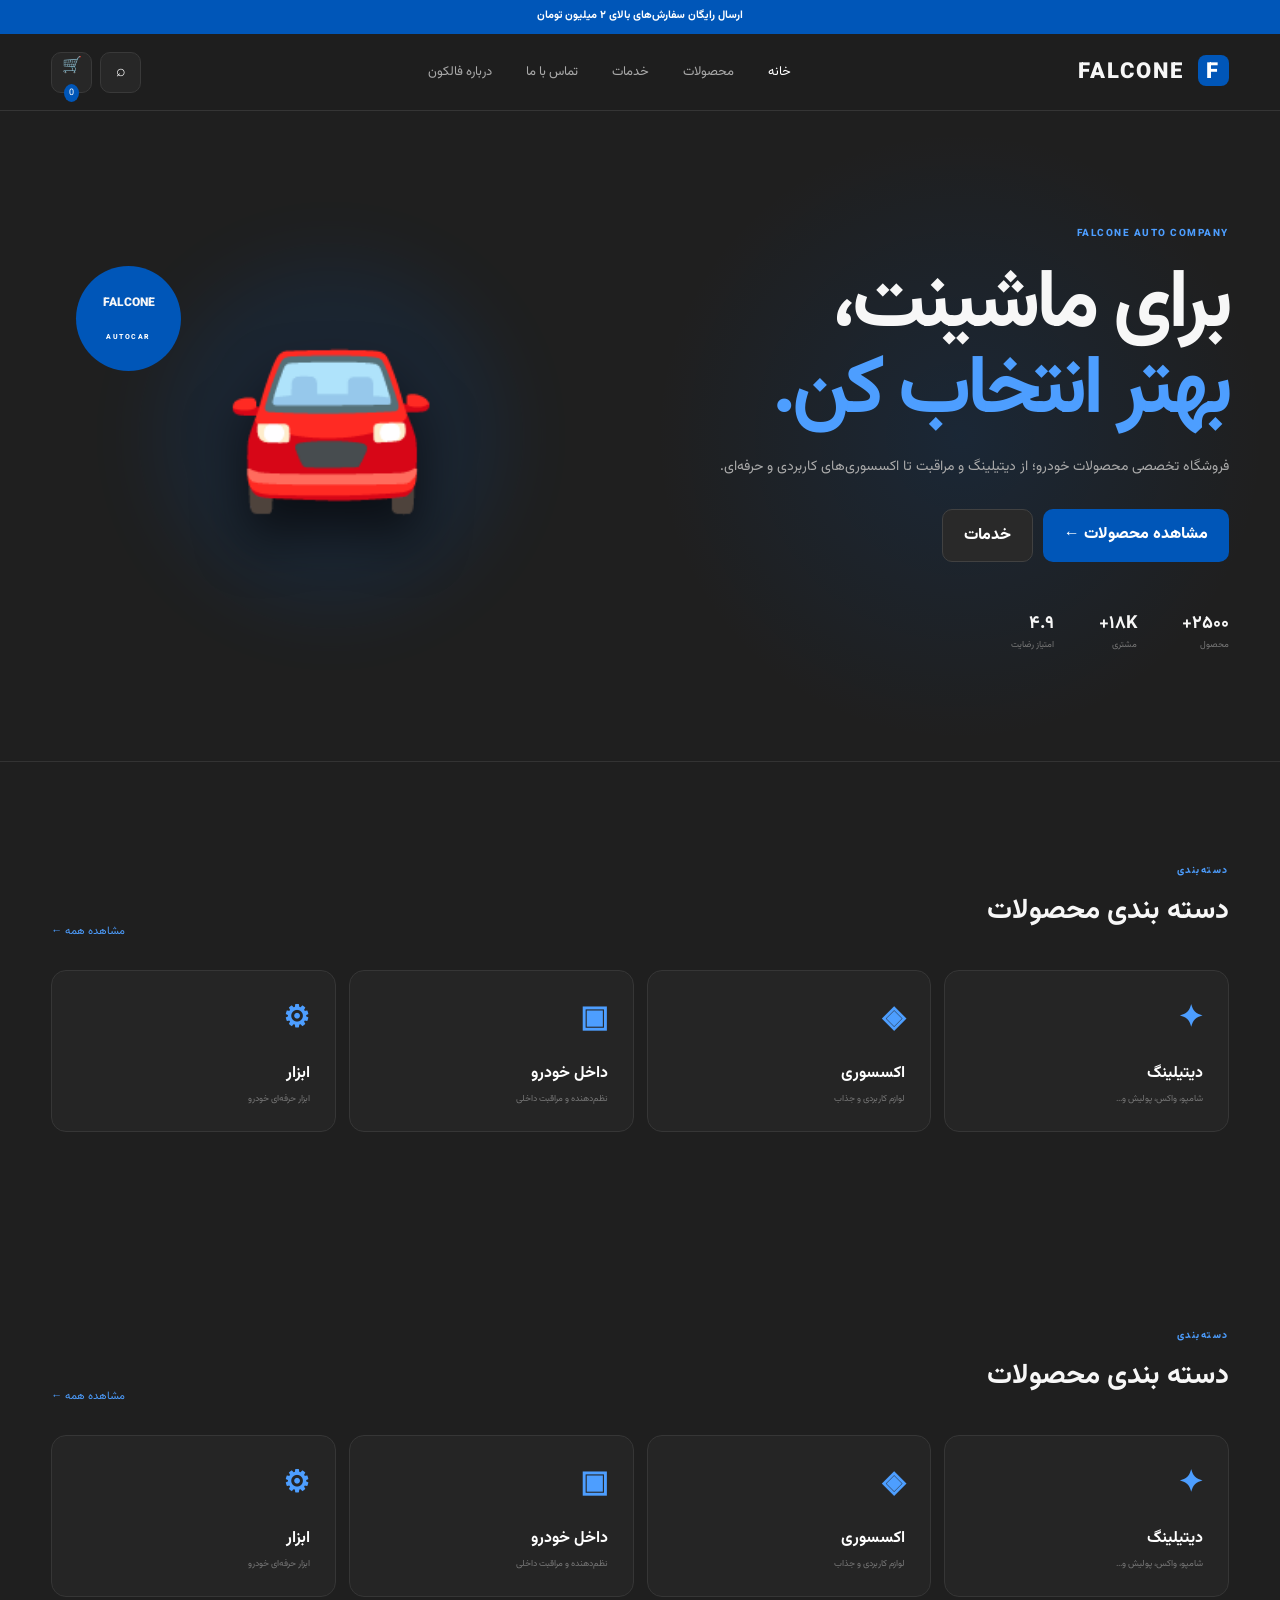
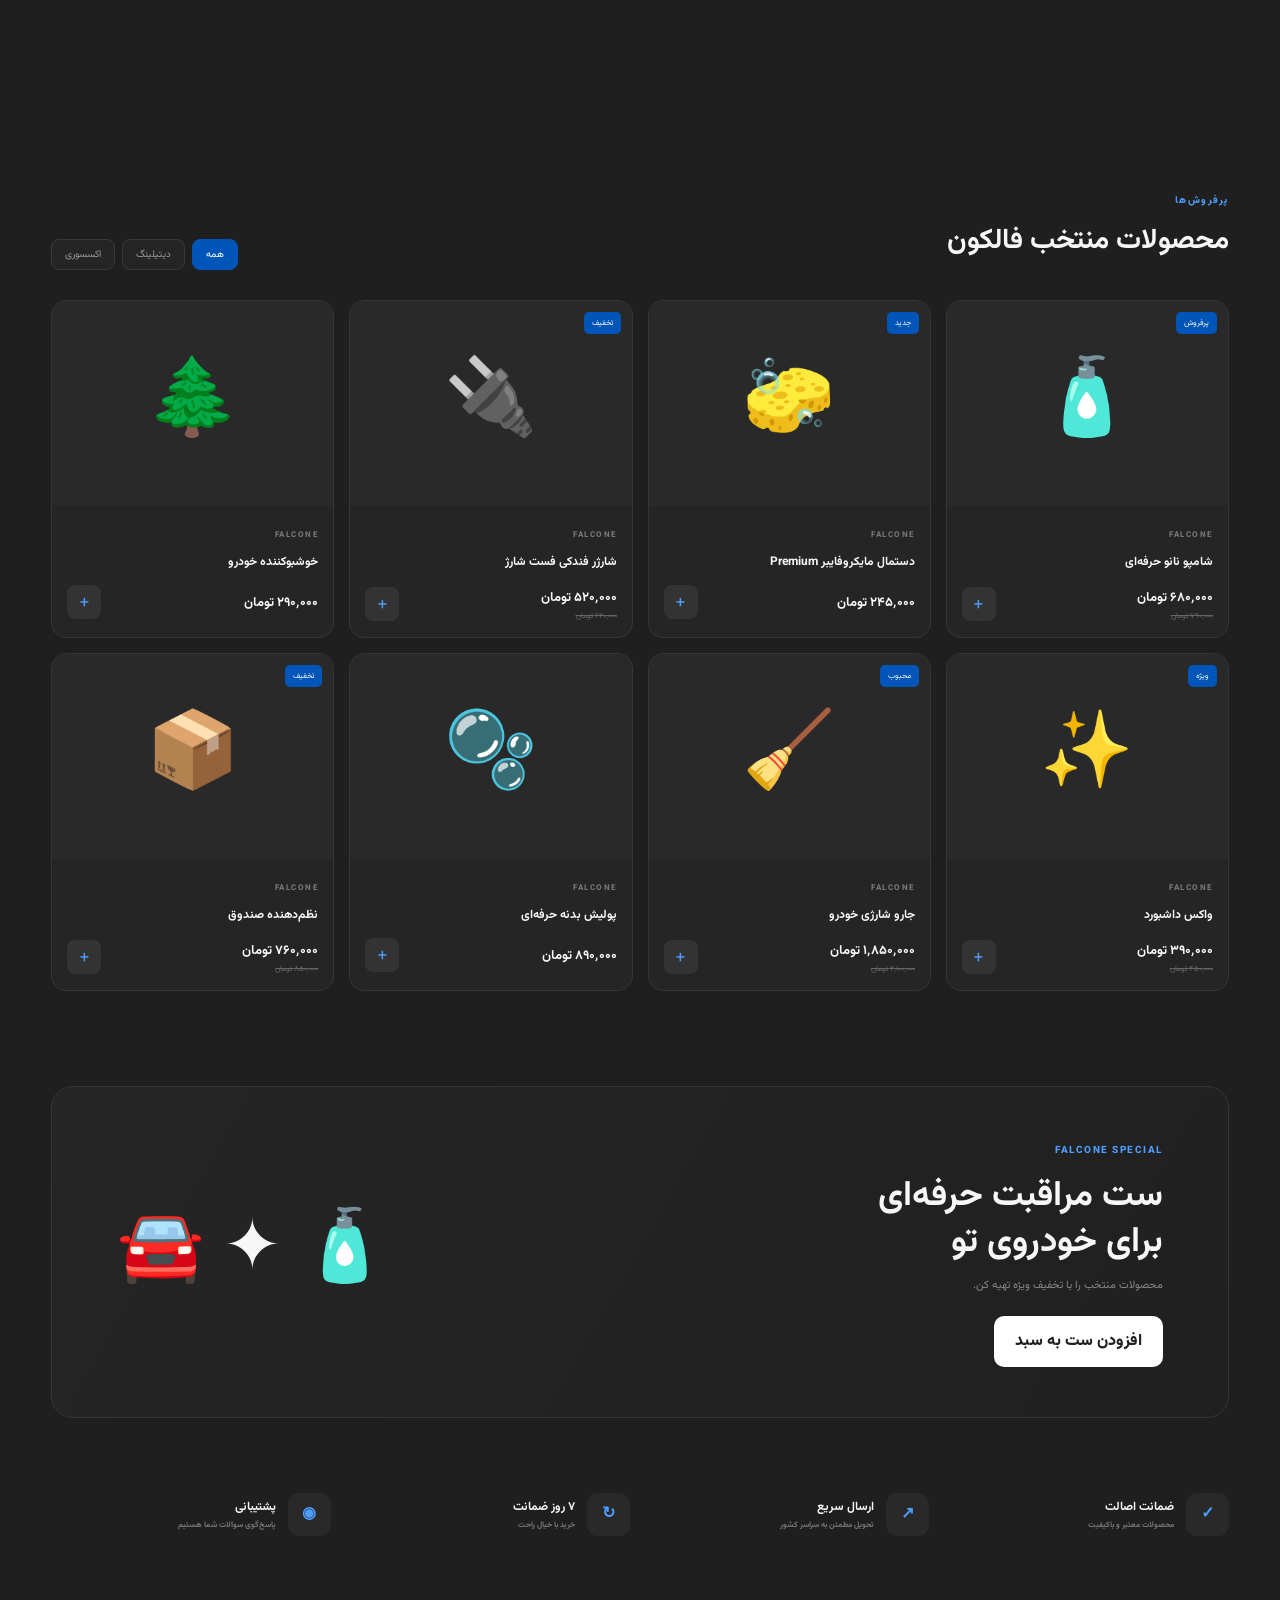
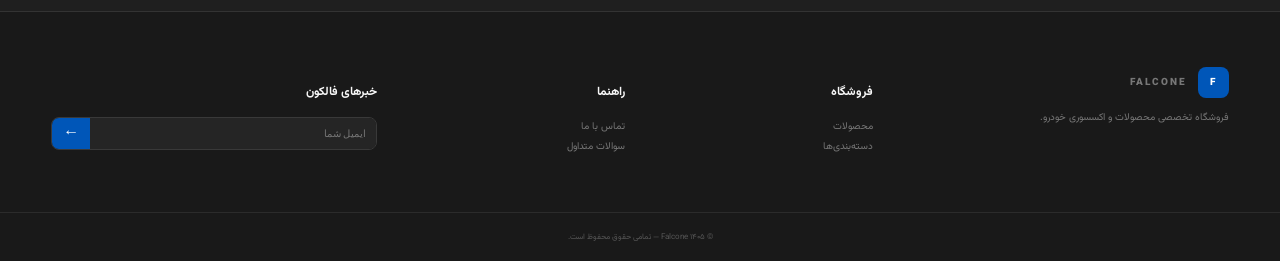
==== index.html @ adb85b9c "Add files via upload" ====
<!doctype html>
<html lang="fa" dir="rtl">
<head>
    <meta charset="UTF-8">
    <meta name="viewport" content="width=device-width,initial-scale=1">
    <title>Falcone | فالکون</title>
    <link rel="preconnect" href="https://fonts.googleapis.com">
    <link rel="preconnect" href="https://fonts.gstatic.com" crossorigin>
    <link href="https://fonts.googleapis.com/css2?family=Vazirmatn:wght@400;500;600;700;800;900&display=swap" rel="stylesheet">
    <link rel="stylesheet" href="style.css">
</head>
<body>
    <div class="top">ارسال رایگان سفارش‌های بالای ۲ میلیون تومان</div>
    <header>
        <div class="wrap nav">
            <a class="brand"><span>F</span> FALCONE</a>
            <nav>
                <a class="active" href="#">خانه</a>
                <a href="./product.html">محصولات</a>
                <a href="./service.html">خدمات</a>
                <a href="./contact.html">تماس با ما</a>
                <a href="./about.html">درباره فالکون</a>
            </nav>
            <div class="actions">
                <button onclick="search()">⌕</button>
                <button onclick="cartOpen()">🛒<i id="count">0</i></button>
                <button class="hamb" onclick="menu()">☰</button>
            </div>
        </div>
    </header>

    <section class="hero">
        <div class="wrap heroGrid">
            <div>
                <small>FALCONE AUTO COMPANY</small>
                <h1>برای ماشینت،<br><b>بهتر انتخاب کن.</b></h1>
                <p>فروشگاه تخصصی محصولات خودرو؛ از دیتیلینگ و مراقبت تا اکسسوری‌های کاربردی و حرفه‌ای.</p>
                <div class="buttons">
                    <a class="btn blue" href="./product.html">مشاهده محصولات ←</a>
                    <a class="btn dark" href="#cats">خدمات</a>
                </div>
                <div class="numbers">
                    <div>
                        <b>۲۵۰۰+</b><span>محصول</span>
                    </div>
                    <div>
                        <b>۱۸K+</b><span>مشتری</span>
                    </div>
                    <div>
                        <b>۴.۹</b><span>امتیاز رضایت</span>
                    </div>
                </div>
            </div>
            <div class="heroArt"><div class="circle"></div><div class="car">🚘</div><div class="badge">FALCONE<br><small>AUTOCAR</small></div></div>
        </div>
    </section>

    <section class="wrap section" id="cats">
        <div class="head">
            <div>
                <small>دسته‌بندی</small><h2>دسته بندی محصولات</h2>
            </div>
            <a href="#shop">مشاهده همه ←</a>
        </div>
        <div class="cats">
            <button onclick="filter('detailing')"><strong>✦</strong><b>دیتیلینگ</b><span>شامپو، واکس، پولیش و...</span></button>
            <button onclick="filter('accessory')"><strong>◈</strong><b>اکسسوری</b><span>لوازم کاربردی و جذاب</span></button>
            <button onclick="filter('interior')"><strong>▣</strong><b>داخل خودرو</b><span>نظم‌دهنده و مراقبت داخلی</span></button>
            <button onclick="filter('tools')"><strong>⚙</strong><b>ابزار</b><span>ابزار حرفه‌ای خودرو</span></button>
        </div>
    </section>

    <section class="wrap section" id="cats">
        <div class="head">
            <div>
                <small>دسته‌بندی</small><h2>دسته بندی محصولات</h2>
            </div>
            <a href="#shop">مشاهده همه ←</a>
        </div>
        <div class="cats">
            <button onclick="filter('detailing')"><strong>✦</strong><b>دیتیلینگ</b><span>شامپو، واکس، پولیش و...</span></button>
            <button onclick="filter('accessory')"><strong>◈</strong><b>اکسسوری</b><span>لوازم کاربردی و جذاب</span></button>
            <button onclick="filter('interior')"><strong>▣</strong><b>داخل خودرو</b><span>نظم‌دهنده و مراقبت داخلی</span></button>
            <button onclick="filter('tools')"><strong>⚙</strong><b>ابزار</b><span>ابزار حرفه‌ای خودرو</span></button>
        </div>
    </section>    

    <section class="wrap section" id="shop">
        <div class="head">
            <div>
                <small>پرفروش‌ها</small><h2>محصولات منتخب فالکون</h2>
            </div>
            <div class="filters">
                <button class="sel" onclick="filter('all',this)">همه</button>
                <button onclick="filter('detailing',this)">دیتیلینگ</button>
                <button onclick="filter('accessory',this)">اکسسوری</button>
            </div>
        </div>
        <div class="products" id="products"></div>
    </section>

    <section class="wrap promo">
        <div>
            <small>FALCONE SPECIAL</small><h2>ست مراقبت حرفه‌ای<br>برای خودروی تو</h2><p>محصولات منتخب را با تخفیف ویژه تهیه کن.</p>
            <button class="btn white" onclick="bundle()">افزودن ست به سبد</button>
        </div>
        <div class="promoIcon">🧴 ✦ 🚘</div>
    </section>

    <section class="wrap trust" id="about">
        <div>
            <b>✓</b><span>ضمانت اصالت<small>محصولات معتبر و باکیفیت</small></span>
        </div>
        <div>
            <b>↗</b><span>ارسال سریع<small>تحویل مطمئن به سراسر کشور</small></span>
        </div>
        <div>
            <b>↻</b><span>۷ روز ضمانت<small>خرید با خیال راحت</small></span>
        </div>
        <div>
            <b>◉</b><span>پشتیبانی<small>پاسخ‌گوی سوالات شما هستیم</small></span>
        </div>
    </section>

    <footer>
        <div class="wrap foot">
            <div>
                <a class="brand">
                <span>F</span> FALCONE</a><p>فروشگاه تخصصی محصولات و اکسسوری خودرو.</p>
            </div>
            <div>
                <h4>فروشگاه</h4><a href="#shop">محصولات</a><a href="#cats">دسته‌بندی‌ها</a>
            </div>
            <div>
                <h4>راهنما</h4><a>تماس با ما</a><a>سوالات متداول</a>
            </div>
            <div>
                <h4>خبرهای فالکون</h4>
                <div class="email">
                    <input placeholder="ایمیل شما"><button>←</button>
                </div>
            </div>
        </div>
        <div class="copy">© ۱۴۰۵ Falcone — تمامی حقوق محفوظ است.</div>
    </footer>

    <aside id="drawer">
        <div class="drawerHead">
            <h3>سبد خرید</h3><button onclick="cartOpen()">×</button>
        </div>
        <div id="items" class="items">
            <p>سبد خرید خالی است.</p>
        </div><div class="total">
            <span>مجموع</span><b id="total">۰ تومان</b>
        </div>
        <button class="btn blue full">ادامه ثبت سفارش</button>
    </aside>
    <div id="shade" onclick="cartOpen()"></div>
    <script src="script.js"></script>
</body>
</html>
---- style.css ----
* {
    box-sizing: border-box
}

html {
    scroll-behavior: smooth
}

body {
    margin: 0;
    background: #1f1f1f;
    color: #f7f7f7;
    font-family: Vazirmatn, Tahoma, sans-serif
}

a {
    text-decoration: none;
    color: inherit;
    cursor: pointer
}

button {
    font: inherit;
    cursor: pointer
}

.wrap {
    width: min(1180px, 92%);
    margin: auto
}

.top {
    height: 34px;
    background: #0056b8;
    color: white;
    text-align: center;
    font-size: 11px;
    font-weight: 700;
    padding: 7px
}

header {
    position: sticky;
    top: 0;
    z-index: 20;
    background: #1f1f1fe8;
    backdrop-filter: blur(14px);
    border-bottom: 1px solid #353535
}

.nav {
    height: 76px;
    display: flex;
    align-items: center;
    justify-content: space-between
}

.brand {
    font-size: 22px;
    font-weight: 900;
    letter-spacing: 2px
}

.brand span {
    display: inline-grid;
    place-items: center;
    width: 31px;
    height: 31px;
    border-radius: 8px;
    background: #0056b8;
    color: #fff;
    margin-left: 7px
}

nav {
    display: flex;
    gap: 34px;
    color: #aaa;
    font-size: 13px
}

nav a:hover,
nav .active {
    color: #fff
}

.actions {
    display: flex;
    gap: 8px
}

.actions button {
    width: 41px;
    height: 41px;
    border: 1px solid #393939;
    background: #272727;
    color: white;
    border-radius: 10px
}

.actions i {
    font-style: normal;
    background: #0056b8;
    border-radius: 50%;
    font-size: 9px;
    padding: 2px 5px
}

.hamb {
    display: none
}

.hero {
    min-height: 650px;
    border-bottom: 1px solid #333;
    background: radial-gradient(circle at 75% 50%, #0056b826, transparent 30%)
}

.heroGrid {
    min-height: 650px;
    display: grid;
    grid-template-columns: 1fr 1fr;
    align-items: center;
    gap: 60px
}

.hero small,
.section small,
.promo small {
    color: #4d9eff;
    font-weight: 800;
    letter-spacing: 1.5px;
    font-size: 10px
}

.hero h1 {
    font-size: clamp(50px, 6.5vw, 82px);
    line-height: 1.05;
    letter-spacing: -4px;
    margin: 18px 0
}

.hero h1 b {
    color: #4d9eff
}

.hero p {
    max-width: 550px;
    color: #aaa;
    line-height: 2;
    font-size: 14px
}

.buttons {
    display: flex;
    gap: 10px;
    margin-top: 28px
}

.btn {
    border: 0;
    border-radius: 10px;
    padding: 13px 21px;
    font-weight: 800
}

.blue {
    background: #0056b8;
    color: white
}

.dark {
    background: #292929;
    border: 1px solid #414141;
    color: #fff
}

.white {
    background: white;
    color: #1f1f1f
}

.numbers {
    display: flex;
    gap: 45px;
    margin-top: 48px
}

.numbers div {
    display: flex;
    flex-direction: column
}

.numbers b {
    font-size: 18px
}

.numbers span {
    font-size: 9px;
    color: #777
}

.heroArt {
    height: 470px;
    display: grid;
    place-items: center;
    position: relative
}

.circle {
    width: 350px;
    height: 350px;
    border-radius: 50%;
    background: #0056b8;
    opacity: .12;
    filter: blur(35px);
    position: absolute
}

.car {
    font-size: 170px;
    filter: drop-shadow(0 30px 25px #0009);
    position: relative
}

.badge {
    position: absolute;
    left: 25px;
    top: 65px;
    background: #0056b8;
    padding: 18px;
    border-radius: 50%;
    width: 105px;
    height: 105px;
    text-align: center;
    font-size: 12px;
    font-weight: 900;
    display: grid;
    place-items: center
}

.badge small {
    color: white;
    font-size: 7px
}

.section {
    padding: 95px 0
}

.head {
    display: flex;
    justify-content: space-between;
    align-items: end;
    margin-bottom: 30px
}

.head h2 {
    font-size: 28px;
    margin: 7px 0
}

.head>a {
    color: #4d9eff;
    font-size: 11px
}

.cats {
    display: grid;
    grid-template-columns: repeat(4, 1fr);
    gap: 13px
}

.cats button {
    padding: 25px;
    text-align: right;
    background: #252525;
    border: 1px solid #363636;
    color: #fff;
    border-radius: 15px;
    transition: .2s
}

.cats button:hover {
    border-color: #0056b8;
    transform: translateY(-4px)
}

.cats strong {
    display: block;
    font-size: 30px;
    color: #4d9eff;
    margin-bottom: 18px
}

.cats b,
.cats span {
    display: block
}

.cats span {
    font-size: 9px;
    color: #777;
    margin-top: 6px
}

.filters {
    display: flex;
    gap: 7px
}

.filters button {
    background: #252525;
    border: 1px solid #393939;
    color: #999;
    border-radius: 8px;
    padding: 7px 13px;
    font-size: 10px
}

.filters .sel,
.filters button:hover {
    background: #0056b8;
    color: white;
    border-color: #0056b8
}

.products {
    display: grid;
    grid-template-columns: repeat(4, 1fr);
    gap: 15px
}

.product {
    background: #252525;
    border: 1px solid #363636;
    border-radius: 15px;
    overflow: hidden
}

.pimg {
    height: 205px;
    background: #292929;
    display: grid;
    place-items: center;
    font-size: 75px;
    position: relative
}

.tag {
    position: absolute;
    top: 11px;
    right: 11px;
    background: #0056b8;
    padding: 5px 8px;
    border-radius: 5px;
    font-size: 8px
}

.pinfo {
    padding: 15px
}

.pinfo small {
    color: #777;
    font-size: 8px
}

.pinfo h3 {
    font-size: 12px;
    margin: 7px 0 14px
}

.price {
    display: flex;
    justify-content: space-between;
    align-items: center
}

.price b {
    font-size: 13px
}

.price del {
    display: block;
    color: #666;
    font-size: 8px
}

.price button {
    width: 34px;
    height: 34px;
    border: 0;
    border-radius: 8px;
    background: #333;
    color: #4d9eff;
    font-size: 20px
}

.promo {
    min-height: 300px;
    border-radius: 22px;
    border: 1px solid #363636;
    background: linear-gradient(120deg, #252525, #202020);
    display: flex;
    align-items: center;
    justify-content: space-between;
    padding: 50px 65px
}

.promo h2 {
    font-size: 35px;
    line-height: 1.3;
    margin: 12px 0
}

.promo p {
    font-size: 11px;
    color: #888;
    margin-bottom: 22px
}

.promoIcon {
    font-size: 70px
}

.trust {
    display: grid;
    grid-template-columns: repeat(4, 1fr);
    gap: 20px;
    padding: 75px 0
}

.trust div {
    display: flex;
    gap: 12px;
    align-items: center
}

.trust b {
    width: 43px;
    height: 43px;
    border-radius: 11px;
    background: #292929;
    color: #4d9eff;
    display: grid;
    place-items: center
}

.trust span {
    font-size: 12px;
    font-weight: 700
}

.trust small {
    display: block;
    color: #777;
    font-size: 8px;
    margin-top: 3px
}

footer {
    border-top: 1px solid #333;
    background: #191919
}

.foot {
    padding: 55px 0;
    display: grid;
    grid-template-columns: 1.5fr 1fr 1fr 1.5fr;
    gap: 30px
}

.foot p,
.foot a {
    font-size: 10px;
    color: #777;
    line-height: 2;
    display: block
}

.foot h4 {
    font-size: 12px
}

.email {
    display: flex;
    border: 1px solid #393939;
    border-radius: 8px;
    overflow: hidden
}

.email input {
    width: 100%;
    background: #252525;
    border: 0;
    padding: 10px;
    color: #fff;
    outline: 0;
    font-size: 10px
}

.email button {
    width: 42px;
    border: 0;
    background: #0056b8;
    color: #fff
}

.copy {
    text-align: center;
    border-top: 1px solid #2b2b2b;
    padding: 18px;
    color: #555;
    font-size: 8px
}

aside {
    position: fixed;
    z-index: 50;
    right: -410px;
    top: 0;
    width: min(410px, 100%);
    height: 100vh;
    background: #242424;
    border-left: 1px solid #444;
    padding: 23px;
    transition: .3s;
    display: flex;
    flex-direction: column
}

aside.open {
    right: 0
}

#shade {
    position: fixed;
    z-index: 40;
    inset: 0;
    background: #0009;
    opacity: 0;
    pointer-events: none;
    transition: .3s
}

#shade.open {
    opacity: 1;
    pointer-events: auto
}

.drawerHead {
    display: flex;
    justify-content: space-between;
    border-bottom: 1px solid #3a3a3a;
    padding-bottom: 15px
}

.drawerHead button {
    background: none;
    border: 0;
    color: white;
    font-size: 25px
}

.items {
    flex: 1;
    padding: 20px 0
}

.items>p {
    text-align: center;
    color: #777;
    margin-top: 100px;
    font-size: 11px
}

.item {
    display: flex;
    align-items: center;
    gap: 10px;
    background: #2c2c2c;
    border-radius: 10px;
    padding: 9px;
    margin-bottom: 8px
}

.item .emo {
    font-size: 28px
}

.item div {
    flex: 1;
    font-size: 10px
}

.item small {
    color: #777;
    display: block
}

.item button {
    border: 0;
    background: none;
    color: #777
}

.total {
    display: flex;
    justify-content: space-between;
    border-top: 1px solid #3a3a3a;
    padding: 18px 0;
    font-size: 11px
}

.full {
    width: 100%
}

@media(max-width:850px) {
    nav {
        display: none
    }

    .hamb {
        display: inline-block
    }

    .heroGrid {
        grid-template-columns: 1fr;
        text-align: center;
        padding: 55px 0
    }

    .hero p {
        margin: auto
    }

    .buttons,
    .numbers {
        justify-content: center
    }

    .heroArt {
        height: 330px
    }

    .cats,
    .products {
        grid-template-columns: repeat(2, 1fr)
    }

    .trust {
        grid-template-columns: repeat(2, 1fr)
    }

    .foot {
        grid-template-columns: 1fr 1fr
    }
}

@media(max-width:520px) {
    .hero h1 {
        font-size: 51px
    }

    .cats,
    .products {
        grid-template-columns: 1fr
    }

    .head {
        align-items: start;
        flex-direction: column;
        gap: 15px
    }

    .promo {
        padding: 35px 25px
    }

    .promoIcon {
        display: none
    }

    .foot {
        grid-template-columns: 1fr
    }

    .filters {
        overflow: auto;
        width: 100%
    }
}

/* ------------ manual code ------------- */
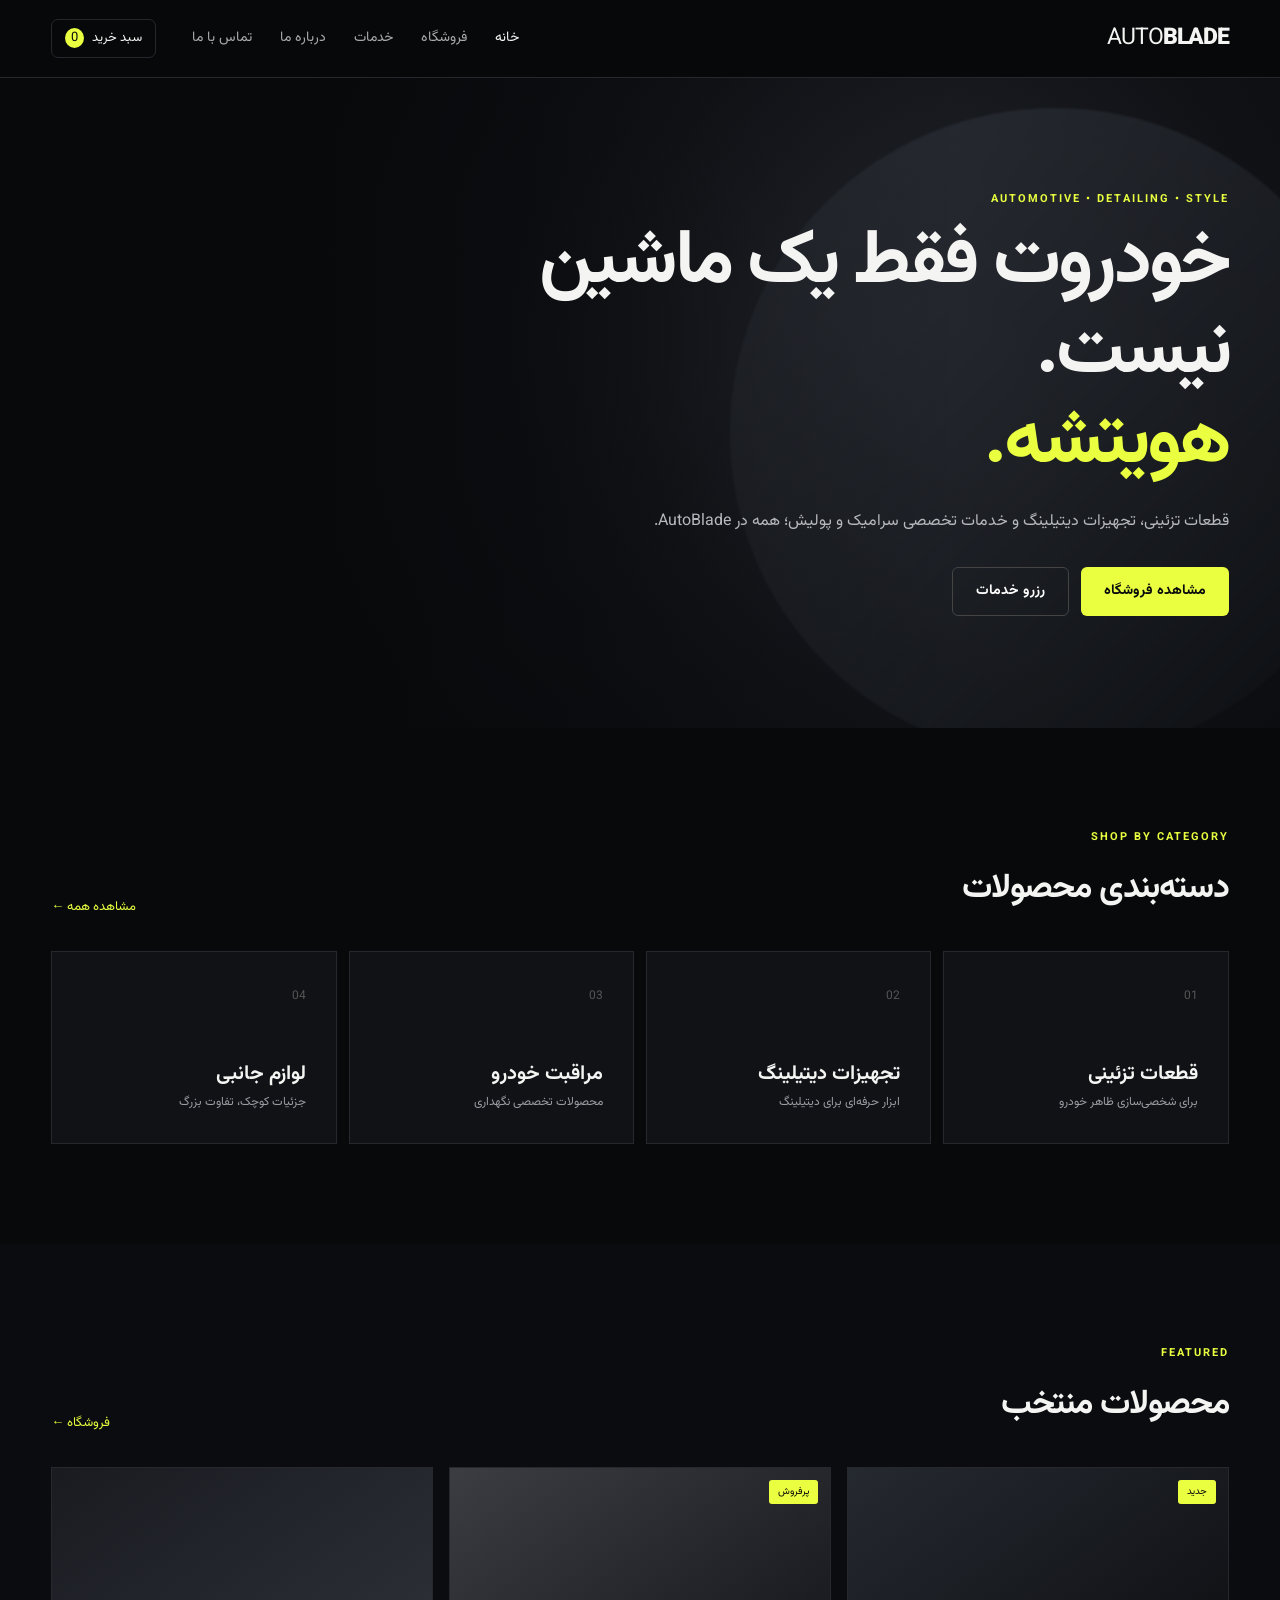
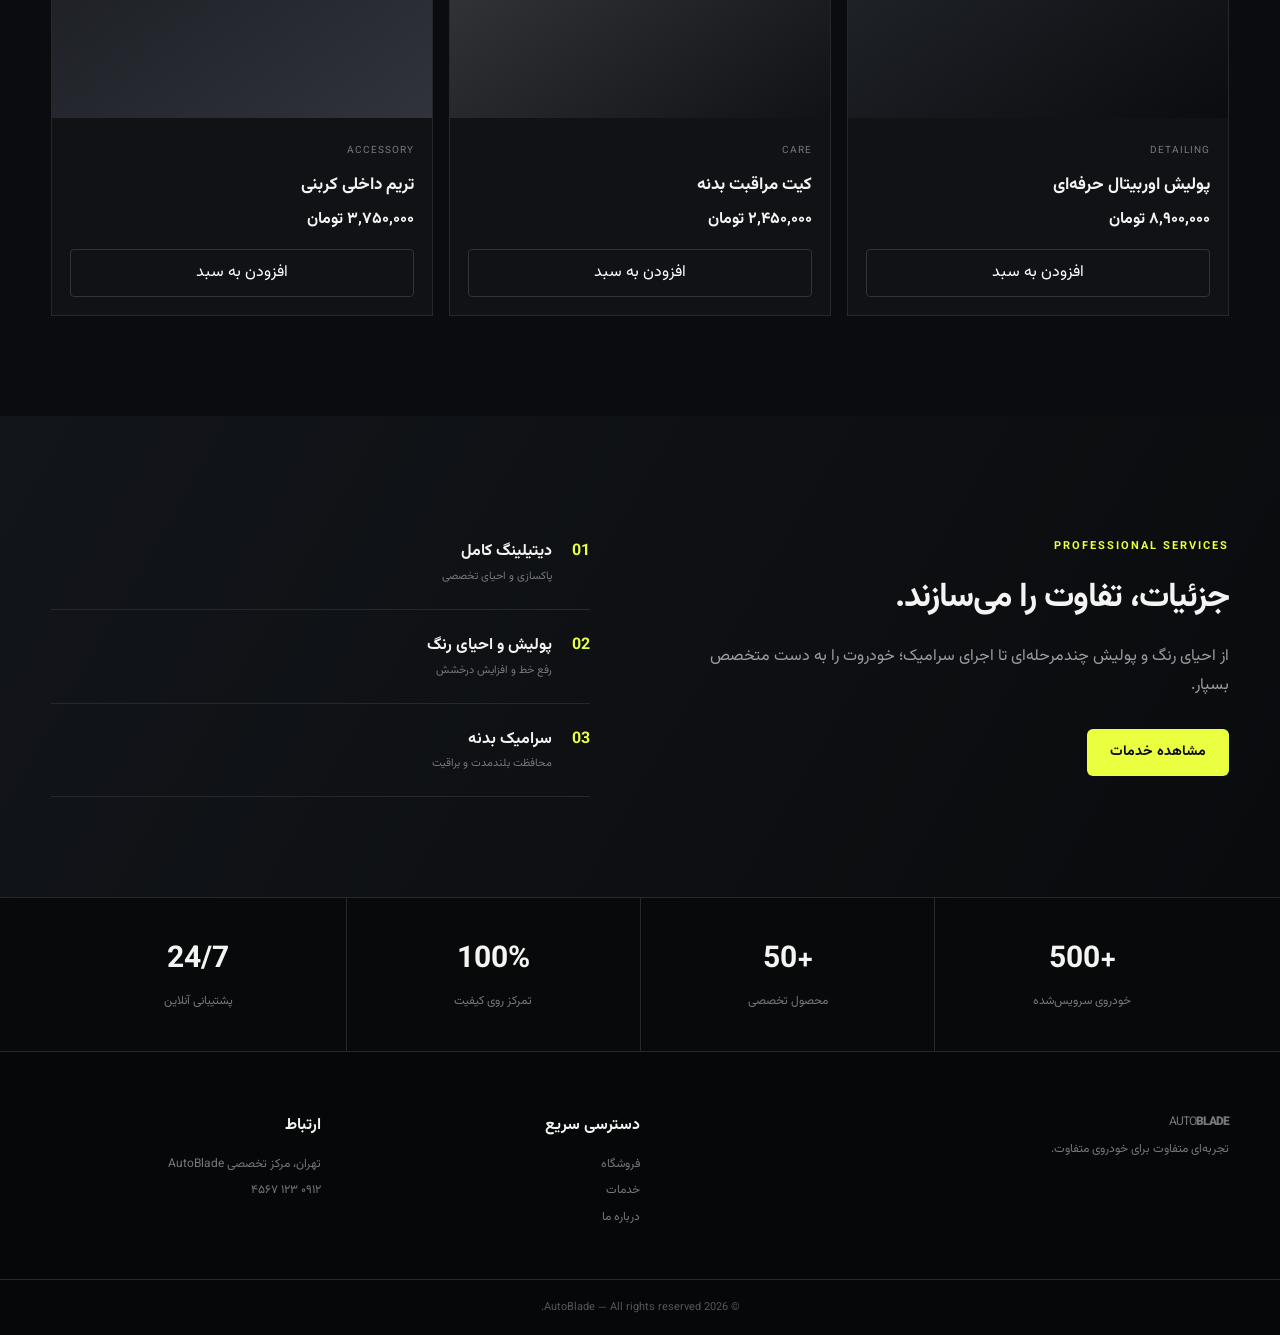
==== commit 39cba497: "Add files via upload" ====
--- a/index.html
+++ b/index.html
@@ -1,161 +1,102 @@
-<!doctype html>
+<!DOCTYPE html>
 <html lang="fa" dir="rtl">
 <head>
-    <meta charset="UTF-8">
-    <meta name="viewport" content="width=device-width,initial-scale=1">
-    <title>Falcone | فالکون</title>
-    <link rel="preconnect" href="https://fonts.googleapis.com">
-    <link rel="preconnect" href="https://fonts.gstatic.com" crossorigin>
-    <link href="https://fonts.googleapis.com/css2?family=Vazirmatn:wght@400;500;600;700;800;900&display=swap" rel="stylesheet">
-    <link rel="stylesheet" href="style.css">
+  <meta charset="UTF-8">
+  <meta name="viewport" content="width=device-width, initial-scale=1.0">
+  <meta name="description" content="AutoBlade - فروش قطعات تزئینی خودرو، تجهیزات دیتیلینگ و خدمات سرامیک و پولیش">
+  <title>AutoBlade | هویت متفاوت خودرو</title>
+  <link rel="stylesheet" href="index.css">
 </head>
 <body>
-    <div class="top">ارسال رایگان سفارش‌های بالای ۲ میلیون تومان</div>
-    <header>
-        <div class="wrap nav">
-            <a class="brand"><span>F</span> FALCONE</a>
-            <nav>
-                <a class="active" href="#">خانه</a>
-                <a href="./product.html">محصولات</a>
-                <a href="./service.html">خدمات</a>
-                <a href="./contact.html">تماس با ما</a>
-                <a href="./about.html">درباره فالکون</a>
-            </nav>
-            <div class="actions">
-                <button onclick="search()">⌕</button>
-                <button onclick="cartOpen()">🛒<i id="count">0</i></button>
-                <button class="hamb" onclick="menu()">☰</button>
-            </div>
-        </div>
-    </header>
+<header class="site-header">
+  <div class="container nav-wrap">
+    <a class="logo" href="index.html"><span>AUTO</span>BLADE</a>
+    <button class="menu-btn" aria-label="باز کردن منو">☰</button>
+    <nav class="nav-links">
+      <a class="active" href="index.html">خانه</a>
+      <a href="products.html">فروشگاه</a>
+      <a href="services.html">خدمات</a>
+      <a href="about.html">درباره ما</a>
+      <a href="contact.html">تماس با ما</a>
+    </nav>
+    <a class="cart-btn" href="products.html">سبد خرید <span class="cart-count">0</span></a>
+  </div>
+</header>
 
-    <section class="hero">
-        <div class="wrap heroGrid">
-            <div>
-                <small>FALCONE AUTO COMPANY</small>
-                <h1>برای ماشینت،<br><b>بهتر انتخاب کن.</b></h1>
-                <p>فروشگاه تخصصی محصولات خودرو؛ از دیتیلینگ و مراقبت تا اکسسوری‌های کاربردی و حرفه‌ای.</p>
-                <div class="buttons">
-                    <a class="btn blue" href="./product.html">مشاهده محصولات ←</a>
-                    <a class="btn dark" href="#cats">خدمات</a>
-                </div>
-                <div class="numbers">
-                    <div>
-                        <b>۲۵۰۰+</b><span>محصول</span>
-                    </div>
-                    <div>
-                        <b>۱۸K+</b><span>مشتری</span>
-                    </div>
-                    <div>
-                        <b>۴.۹</b><span>امتیاز رضایت</span>
-                    </div>
-                </div>
-            </div>
-            <div class="heroArt"><div class="circle"></div><div class="car">🚘</div><div class="badge">FALCONE<br><small>AUTOCAR</small></div></div>
-        </div>
-    </section>
+<main>
+<section class="hero">
+  <div class="hero-overlay"></div>
+  <div class="container hero-content">
+    <p class="eyebrow">AUTOMOTIVE • DETAILING • STYLE</p>
+    <h1>خودروت فقط یک ماشین نیست.<br><span>هویتشه.</span></h1>
+    <p class="hero-text">قطعات تزئینی، تجهیزات دیتیلینگ و خدمات تخصصی سرامیک و پولیش؛ همه در AutoBlade.</p>
+    <div class="hero-actions">
+      <a class="btn btn-primary" href="products.html">مشاهده فروشگاه</a>
+      <a class="btn btn-outline" href="services.html">رزرو خدمات</a>
+    </div>
+  </div>
+</section>
 
-    <section class="wrap section" id="cats">
-        <div class="head">
-            <div>
-                <small>دسته‌بندی</small><h2>دسته بندی محصولات</h2>
-            </div>
-            <a href="#shop">مشاهده همه ←</a>
-        </div>
-        <div class="cats">
-            <button onclick="filter('detailing')"><strong>✦</strong><b>دیتیلینگ</b><span>شامپو، واکس، پولیش و...</span></button>
-            <button onclick="filter('accessory')"><strong>◈</strong><b>اکسسوری</b><span>لوازم کاربردی و جذاب</span></button>
-            <button onclick="filter('interior')"><strong>▣</strong><b>داخل خودرو</b><span>نظم‌دهنده و مراقبت داخلی</span></button>
-            <button onclick="filter('tools')"><strong>⚙</strong><b>ابزار</b><span>ابزار حرفه‌ای خودرو</span></button>
-        </div>
-    </section>
+<section class="section">
+  <div class="container">
+    <div class="section-head">
+      <div><p class="eyebrow">SHOP BY CATEGORY</p><h2>دسته‌بندی محصولات</h2></div>
+      <a href="products.html" class="text-link">مشاهده همه ←</a>
+    </div>
+    <div class="category-grid">
+      <a class="category-card" href="products.html"><span>01</span><h3>قطعات تزئینی</h3><p>برای شخصی‌سازی ظاهر خودرو</p></a>
+      <a class="category-card" href="products.html"><span>02</span><h3>تجهیزات دیتیلینگ</h3><p>ابزار حرفه‌ای برای دیتیلینگ</p></a>
+      <a class="category-card" href="products.html"><span>03</span><h3>مراقبت خودرو</h3><p>محصولات تخصصی نگهداری</p></a>
+      <a class="category-card" href="products.html"><span>04</span><h3>لوازم جانبی</h3><p>جزئیات کوچک، تفاوت بزرگ</p></a>
+    </div>
+  </div>
+</section>
 
-    <section class="wrap section" id="cats">
-        <div class="head">
-            <div>
-                <small>دسته‌بندی</small><h2>دسته بندی محصولات</h2>
-            </div>
-            <a href="#shop">مشاهده همه ←</a>
-        </div>
-        <div class="cats">
-            <button onclick="filter('detailing')"><strong>✦</strong><b>دیتیلینگ</b><span>شامپو، واکس، پولیش و...</span></button>
-            <button onclick="filter('accessory')"><strong>◈</strong><b>اکسسوری</b><span>لوازم کاربردی و جذاب</span></button>
-            <button onclick="filter('interior')"><strong>▣</strong><b>داخل خودرو</b><span>نظم‌دهنده و مراقبت داخلی</span></button>
-            <button onclick="filter('tools')"><strong>⚙</strong><b>ابزار</b><span>ابزار حرفه‌ای خودرو</span></button>
-        </div>
-    </section>    
+<section class="section products-section">
+  <div class="container">
+    <div class="section-head">
+      <div><p class="eyebrow">FEATURED</p><h2>محصولات منتخب</h2></div>
+      <a href="products.html" class="text-link">فروشگاه ←</a>
+    </div>
+    <div class="product-grid">
+      <article class="product-card">
+        <div class="product-image image-one"><span class="badge">جدید</span></div>
+        <div class="product-info"><small>DETAILING</small><h3>پولیش اوربیتال حرفه‌ای</h3><strong>۸,۹۰۰,۰۰۰ تومان</strong><button class="add-to-cart" data-product="پولیش اوربیتال حرفه‌ای">افزودن به سبد</button></div>
+      </article>
+      <article class="product-card">
+        <div class="product-image image-two"><span class="badge">پرفروش</span></div>
+        <div class="product-info"><small>CARE</small><h3>کیت مراقبت بدنه</h3><strong>۲,۴۵۰,۰۰۰ تومان</strong><button class="add-to-cart" data-product="کیت مراقبت بدنه">افزودن به سبد</button></div>
+      </article>
+      <article class="product-card">
+        <div class="product-image image-three"></div>
+        <div class="product-info"><small>ACCESSORY</small><h3>تریم داخلی کربنی</h3><strong>۳,۷۵۰,۰۰۰ تومان</strong><button class="add-to-cart" data-product="تریم داخلی کربنی">افزودن به سبد</button></div>
+      </article>
+    </div>
+  </div>
+</section>
 
-    <section class="wrap section" id="shop">
-        <div class="head">
-            <div>
-                <small>پرفروش‌ها</small><h2>محصولات منتخب فالکون</h2>
-            </div>
-            <div class="filters">
-                <button class="sel" onclick="filter('all',this)">همه</button>
-                <button onclick="filter('detailing',this)">دیتیلینگ</button>
-                <button onclick="filter('accessory',this)">اکسسوری</button>
-            </div>
-        </div>
-        <div class="products" id="products"></div>
-    </section>
+<section class="services-preview">
+  <div class="container service-layout">
+    <div><p class="eyebrow">PROFESSIONAL SERVICES</p><h2>جزئیات، تفاوت را می‌سازند.</h2><p>از احیای رنگ و پولیش چندمرحله‌ای تا اجرای سرامیک؛ خودروت را به دست متخصص بسپار.</p><a class="btn btn-primary" href="services.html">مشاهده خدمات</a></div>
+    <div class="service-list">
+      <div><b>01</b><span><strong>دیتیلینگ کامل</strong><small>پاکسازی و احیای تخصصی</small></span></div>
+      <div><b>02</b><span><strong>پولیش و احیای رنگ</strong><small>رفع خط و افزایش درخشش</small></span></div>
+      <div><b>03</b><span><strong>سرامیک بدنه</strong><small>محافظت بلندمدت و براقیت</small></span></div>
+    </div>
+  </div>
+</section>
 
-    <section class="wrap promo">
-        <div>
-            <small>FALCONE SPECIAL</small><h2>ست مراقبت حرفه‌ای<br>برای خودروی تو</h2><p>محصولات منتخب را با تخفیف ویژه تهیه کن.</p>
-            <button class="btn white" onclick="bundle()">افزودن ست به سبد</button>
-        </div>
-        <div class="promoIcon">🧴 ✦ 🚘</div>
-    </section>
+<section class="stats">
+  <div class="container stats-grid">
+    <div><strong>+500</strong><span>خودروی سرویس‌شده</span></div>
+    <div><strong>+50</strong><span>محصول تخصصی</span></div>
+    <div><strong>100%</strong><span>تمرکز روی کیفیت</span></div>
+    <div><strong>24/7</strong><span>پشتیبانی آنلاین</span></div>
+  </div>
+</section>
+</main>
 
-    <section class="wrap trust" id="about">
-        <div>
-            <b>✓</b><span>ضمانت اصالت<small>محصولات معتبر و باکیفیت</small></span>
-        </div>
-        <div>
-            <b>↗</b><span>ارسال سریع<small>تحویل مطمئن به سراسر کشور</small></span>
-        </div>
-        <div>
-            <b>↻</b><span>۷ روز ضمانت<small>خرید با خیال راحت</small></span>
-        </div>
-        <div>
-            <b>◉</b><span>پشتیبانی<small>پاسخ‌گوی سوالات شما هستیم</small></span>
-        </div>
-    </section>
-
-    <footer>
-        <div class="wrap foot">
-            <div>
-                <a class="brand">
-                <span>F</span> FALCONE</a><p>فروشگاه تخصصی محصولات و اکسسوری خودرو.</p>
-            </div>
-            <div>
-                <h4>فروشگاه</h4><a href="#shop">محصولات</a><a href="#cats">دسته‌بندی‌ها</a>
-            </div>
-            <div>
-                <h4>راهنما</h4><a>تماس با ما</a><a>سوالات متداول</a>
-            </div>
-            <div>
-                <h4>خبرهای فالکون</h4>
-                <div class="email">
-                    <input placeholder="ایمیل شما"><button>←</button>
-                </div>
-            </div>
-        </div>
-        <div class="copy">© ۱۴۰۵ Falcone — تمامی حقوق محفوظ است.</div>
-    </footer>
-
-    <aside id="drawer">
-        <div class="drawerHead">
-            <h3>سبد خرید</h3><button onclick="cartOpen()">×</button>
-        </div>
-        <div id="items" class="items">
-            <p>سبد خرید خالی است.</p>
-        </div><div class="total">
-            <span>مجموع</span><b id="total">۰ تومان</b>
-        </div>
-        <button class="btn blue full">ادامه ثبت سفارش</button>
-    </aside>
-    <div id="shade" onclick="cartOpen()"></div>
-    <script src="script.js"></script>
+<footer class="footer"><div class="container footer-grid"><div><a class="logo" href="index.html"><span>AUTO</span>BLADE</a><p>تجربه‌ای متفاوت برای خودروی متفاوت.</p></div><div><h4>دسترسی سریع</h4><a href="products.html">فروشگاه</a><a href="services.html">خدمات</a><a href="about.html">درباره ما</a></div><div><h4>ارتباط</h4><p>تهران، مرکز تخصصی AutoBlade</p><p>۰۹۱۲ ۱۲۳ ۴۵۶۷</p></div></div><div class="copyright">© 2026 AutoBlade — All rights reserved.</div></footer>
+<script src="script.js"></script>
 </body>
 </html>
--- a/index.css
+++ b/index.css
@@ -0,0 +1,10 @@
+
+@import url('https://fonts.googleapis.com/css2?family=Vazirmatn:wght@400;500;600;700;800;900&display=swap');
+:root{--bg:#08090b;--panel:#101216;--panel2:#15171c;--text:#f4f4f2;--muted:#9b9da3;--line:#26282e;--accent:#e9ff3f}
+*{box-sizing:border-box;margin:0;padding:0}html{scroll-behavior:smooth}body{font-family:Vazirmatn,Arial,sans-serif;background:var(--bg);color:var(--text);line-height:1.8}a{text-decoration:none;color:inherit}button{font:inherit}.container{width:min(1180px,92%);margin:auto}.site-header{height:78px;border-bottom:1px solid var(--line);background:rgba(8,9,11,.92);backdrop-filter:blur(15px);position:sticky;top:0;z-index:50}.nav-wrap{height:100%;display:flex;align-items:center;gap:36px}.logo{font-size:23px;font-weight:900;letter-spacing:-1px}.logo span{font-weight:400}.nav-links{display:flex;gap:28px;margin-right:auto}.nav-links a{color:#aaa;font-size:14px;transition:.2s}.nav-links a:hover,.nav-links a.active{color:var(--text)}.cart-btn{border:1px solid var(--line);padding:7px 13px;border-radius:7px;font-size:13px}.cart-count{background:var(--accent);color:#090a0b;border-radius:50%;padding:0 6px;margin-right:5px}.menu-btn{display:none;background:none;border:0;color:white;font-size:25px}.hero{min-height:650px;display:flex;align-items:center;position:relative;overflow:hidden;background:radial-gradient(circle at 70% 40%,#24272e 0,#101216 38%,#08090b 70%)}.hero:after{content:"";position:absolute;width:650px;height:650px;border-radius:50%;background:linear-gradient(135deg,#30343c,#0d0f12);right:-100px;top:30px;opacity:.75;filter:blur(1px)}.hero-overlay{position:absolute;inset:0;background:linear-gradient(90deg,#08090b 15%,transparent 75%);z-index:1}.hero-content{position:relative;z-index:2}.eyebrow{font-size:11px;letter-spacing:2px;color:var(--accent);font-weight:700;margin-bottom:10px}.hero h1{font-size:clamp(42px,6vw,76px);line-height:1.18;max-width:750px;letter-spacing:-3px}.hero h1 span{color:var(--accent)}.hero-text{max-width:580px;color:#b7b8bd;margin:20px 0 30px;font-size:16px}.hero-actions{display:flex;gap:12px}.btn{display:inline-flex;align-items:center;justify-content:center;padding:11px 23px;border-radius:6px;font-weight:700;font-size:14px}.btn-primary{background:var(--accent);color:#090a0b}.btn-outline{border:1px solid #444;color:#fff}.section{padding:100px 0}.section-head{display:flex;justify-content:space-between;align-items:end;margin-bottom:32px}.section-head h2,.services-preview h2{font-size:34px;letter-spacing:-1px}.text-link{color:var(--accent);font-size:13px}.category-grid{display:grid;grid-template-columns:repeat(4,1fr);gap:12px}.category-card{padding:30px;background:var(--panel);border:1px solid var(--line);min-height:190px;transition:.25s}.category-card:hover{transform:translateY(-5px);border-color:#555}.category-card span{color:#555;font-size:12px}.category-card h3{margin-top:45px;font-size:20px}.category-card p{font-size:12px;color:var(--muted)}.products-section{background:#0b0c0f}.product-grid{display:grid;grid-template-columns:repeat(3,1fr);gap:16px}.product-card{background:var(--panel);border:1px solid var(--line)}.product-image{height:270px;position:relative;background-size:cover;background-position:center}.image-one{background:linear-gradient(145deg,#252930,#0b0c0f)}.image-two{background:linear-gradient(145deg,#3b3d42,#111216)}.image-three{background:linear-gradient(145deg,#191b21,#30333a)}.badge{position:absolute;top:12px;right:12px;background:var(--accent);color:#090a0b;font-size:10px;padding:3px 9px;border-radius:3px}.product-info{padding:20px}.product-info small{font-size:10px;color:#777;letter-spacing:1px}.product-info h3{font-size:17px;margin:4px 0 8px}.product-info strong{display:block;margin-bottom:15px}.add-to-cart{width:100%;border:1px solid #36383e;background:none;color:white;padding:9px;cursor:pointer;border-radius:5px}.add-to-cart:hover{background:var(--accent);color:#090a0b}.services-preview{padding:100px 0;background:linear-gradient(120deg,#12151a,#0a0b0d)}.service-layout{display:grid;grid-template-columns:1fr 1fr;gap:100px;align-items:center}.services-preview p:not(.eyebrow){color:var(--muted);max-width:520px;margin:15px 0 28px}.service-list>div{display:flex;gap:20px;padding:22px 0;border-bottom:1px solid var(--line)}.service-list b{color:var(--accent)}.service-list span{display:flex;flex-direction:column}.service-list small{color:#777;font-size:11px}.stats{border-top:1px solid var(--line);border-bottom:1px solid var(--line)}.stats-grid{display:grid;grid-template-columns:repeat(4,1fr)}.stats-grid div{padding:35px 20px;text-align:center;border-left:1px solid var(--line)}.stats-grid div:last-child{border-left:0}.stats-grid strong{display:block;font-size:30px}.stats-grid span{font-size:12px;color:#777}.footer{padding:60px 0 0;background:#060708}.footer-grid{display:grid;grid-template-columns:2fr 1fr 1fr;gap:50px;padding-bottom:50px}.footer-grid>div{display:flex;flex-direction:column;gap:5px}.footer-grid p,.footer-grid a{font-size:12px;color:#777}.footer-grid h4{margin-bottom:8px}.copyright{border-top:1px solid var(--line);padding:18px;text-align:center;color:#555;font-size:11px}
+@media(max-width:800px){.site-header{height:68px}.nav-wrap{justify-content:space-between}.menu-btn{display:block;order:2}.nav-links{display:none;position:absolute;top:68px;right:0;left:0;background:#0b0c0f;padding:20px 5%;flex-direction:column;gap:12px;border-bottom:1px solid var(--line)}.nav-links.open{display:flex}.cart-btn{margin-right:auto}.hero{min-height:590px}.hero:after{opacity:.3}.hero h1{letter-spacing:-2px}.category-grid{grid-template-columns:1fr 1fr}.product-grid,.service-layout{grid-template-columns:1fr}.service-layout{gap:45px}.stats-grid{grid-template-columns:1fr 1fr}.stats-grid div{border-bottom:1px solid var(--line)}.footer-grid{grid-template-columns:1fr 1fr}.footer-grid>div:first-child{grid-column:1/-1}}
+@media(max-width:480px){.nav-links{right:0}.logo{font-size:19px}.hero{min-height:560px}.hero h1{font-size:42px}.hero-text{font-size:14px}.hero-actions{flex-direction:column}.btn{width:100%}.category-grid{grid-template-columns:1fr}.section{padding:70px 0}.section-head h2,.services-preview h2{font-size:28px}.product-image{height:220px}.footer-grid{grid-template-columns:1fr}}
+
+.page-hero{padding:100px 0 80px;border-bottom:1px solid var(--line);background:radial-gradient(circle at 70% 30%,#1b1e24,#08090b 60%)}.page-hero h1{font-size:clamp(38px,6vw,66px);line-height:1.2;letter-spacing:-2px}.page-hero p:last-child{color:var(--muted);max-width:650px;margin-top:12px}.page-content{padding:80px 0;min-height:520px}.filters{display:flex;gap:8px;margin-bottom:25px}.filter{background:none;border:1px solid var(--line);color:#aaa;padding:8px 18px;border-radius:4px;cursor:pointer}.filter.active,.filter:hover{background:var(--accent);border-color:var(--accent);color:#08090b}.product-grid{display:grid;grid-template-columns:repeat(3,1fr);gap:16px}.product-card{background:var(--panel);border:1px solid var(--line)}.product-image{height:250px;background:linear-gradient(145deg,#252930,#0b0c0f);position:relative}.image-two{background:linear-gradient(145deg,#3b3d42,#111216)}.image-three{background:linear-gradient(145deg,#191b21,#30333a)}.image-four{background:linear-gradient(145deg,#34373c,#111)}.image-five{background:linear-gradient(145deg,#252820,#0d0f0d)}.image-six{background:linear-gradient(145deg,#4a4b4e,#151619)}.badge{position:absolute;top:12px;right:12px;background:var(--accent);color:#090a0b;padding:3px 9px;font-size:10px}.product-info{padding:18px}.product-info small{color:#777;font-size:10px}.product-info h3{margin:5px 0}.product-info strong{display:block;margin-bottom:14px}.add-to-cart,.book-service{width:100%;padding:9px;background:none;color:#fff;border:1px solid #333;cursor:pointer;border-radius:4px}.add-to-cart:hover,.book-service:hover{background:var(--accent);color:#08090b}.service-cards{display:grid;grid-template-columns:repeat(3,1fr);gap:16px}.service-cards article{padding:35px;background:var(--panel);border:1px solid var(--line)}.service-cards span,.contact-info span{font-size:10px;color:var(--accent);letter-spacing:2px}.service-cards h3{font-size:25px;margin:40px 0 10px}.service-cards p,.service-cards strong{color:var(--muted);font-size:13px}.service-cards strong{display:block;margin:22px 0}.about-grid{display:grid;grid-template-columns:1.3fr .7fr;gap:80px;align-items:center}.about-grid p{color:var(--muted);margin-bottom:18px}.about-box{padding:50px;background:var(--panel);border:1px solid var(--line)}.about-box span{color:var(--accent);font-size:10px}.about-box h3{font-size:35px;margin-top:30px}.values{display:grid;grid-template-columns:repeat(3,1fr);gap:16px;margin-top:70px}.values div{border-top:1px solid #444;padding:22px}.values b{color:var(--accent)}.values p{color:var(--muted);font-size:13px}.contact-grid{display:grid;grid-template-columns:.8fr 1.2fr;gap:80px}.contact-info{display:flex;flex-direction:column;gap:35px}.contact-info h3{margin-top:6px;font-size:20px}.contact-form{display:flex;flex-direction:column;gap:15px}.contact-form label{font-size:12px;color:#aaa;display:flex;flex-direction:column;gap:6px}.contact-form input,.contact-form select,.contact-form textarea{background:var(--panel);border:1px solid var(--line);color:white;padding:12px;border-radius:4px;font-family:inherit;outline:none}.contact-form input:focus,.contact-form textarea:focus{border-color:#666}.contact-form .btn{border:0;cursor:pointer}.footer{padding:60px 0 0;background:#060708}.footer-grid{display:grid;grid-template-columns:2fr 1fr 1fr;gap:50px;padding-bottom:50px}.footer-grid>div{display:flex;flex-direction:column;gap:5px}.footer-grid p,.footer-grid a{font-size:12px;color:#777}.footer-grid h4{margin-bottom:8px}.copyright{border-top:1px solid var(--line);padding:18px;text-align:center;color:#555;font-size:11px}
+@media(max-width:800px){.nav-links{display:none;position:absolute;top:68px;right:0;left:0;background:#0b0c0f;padding:20px 5%;flex-direction:column;gap:12px;border-bottom:1px solid var(--line)}.nav-links.open{display:flex}.menu-btn{display:block}.nav-wrap{justify-content:space-between}.cart-btn{margin-right:auto}.product-grid,.service-cards,.about-grid,.contact-grid{grid-template-columns:1fr}.values{grid-template-columns:1fr 1fr}.page-hero{padding:75px 0 60px}.page-content{padding:60px 0}.footer-grid{grid-template-columns:1fr 1fr}.footer-grid>div:first-child{grid-column:1/-1}}
+@media(max-width:480px){.values,.footer-grid{grid-template-columns:1fr}.filters{overflow:auto}.filter{white-space:nowrap}.page-hero h1{font-size:40px}}
